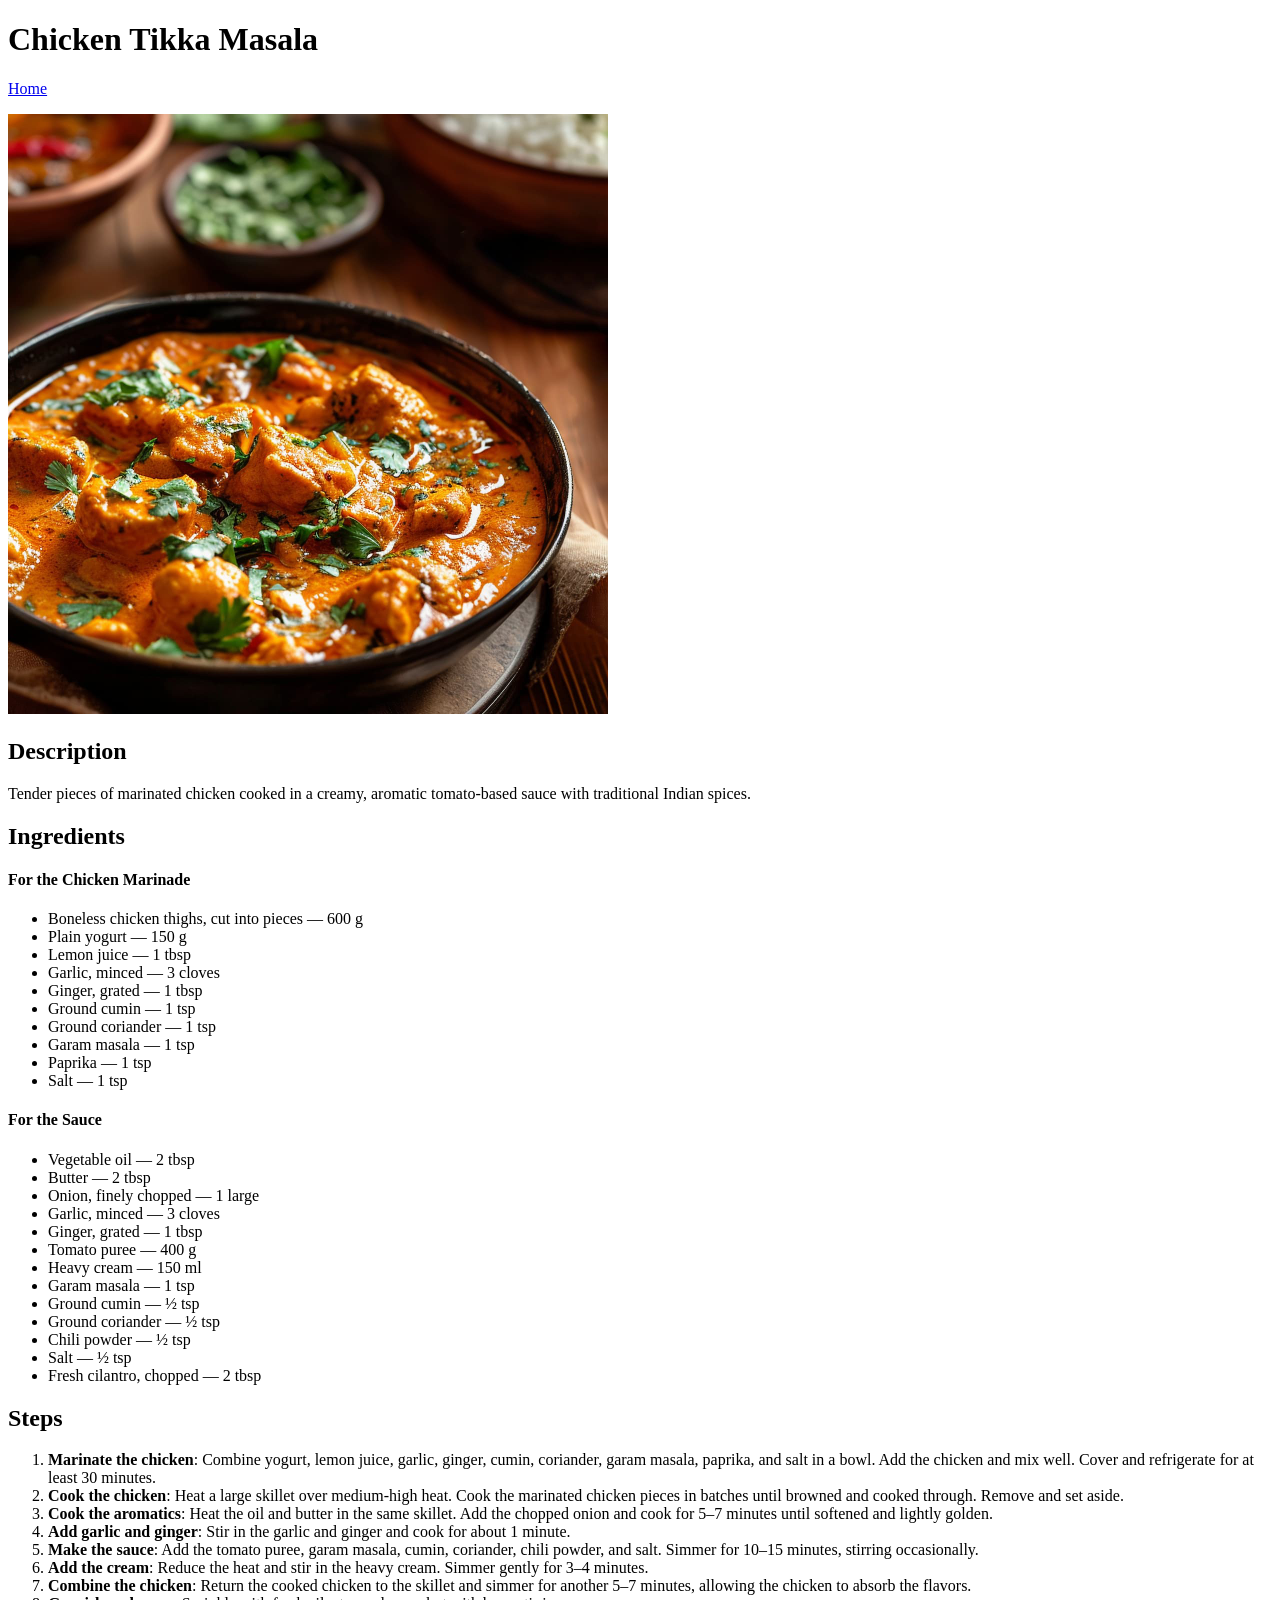
==== recipes/chicken-tikka-masala.html @ 22596f9a "Add recipe HTML pages and compressed images" ====
<!DOCTYPE html>
<html lang="en">
<head>
    <meta charset="UTF-8">
    <meta name="viewport" content="width=device-width, initial-scale=1.0">
    <title>Chicken Tikka Masala</title>
</head>
<body>
    <h1>Chicken Tikka Masala</h1>
    <a href="../index.html">Home</a>

    <p><img src="../images/chicken-tikka-masala.jpg" width="600" height="600" alt="Creamy chicken tikka masala curry served in a dark ceramic bowl, generously garnished with chopped fresh cilantro leaves on a rustic wooden table."></p>
    <h2>Description</h2>
    <p>Tender pieces of marinated chicken cooked in a creamy, aromatic tomato-based sauce with traditional Indian spices.</p>

    <h2>Ingredients</h2>
    <h4>For the Chicken Marinade</h4>
    <ul>
        <li>Boneless chicken thighs, cut into pieces — 600 g</li>
        <li>Plain yogurt — 150 g</li>
        <li>Lemon juice — 1 tbsp</li>
        <li>Garlic, minced — 3 cloves</li>
        <li>Ginger, grated — 1 tbsp</li>
        <li>Ground cumin — 1 tsp</li>
        <li>Ground coriander — 1 tsp</li>
        <li>Garam masala — 1 tsp</li>
        <li>Paprika — 1 tsp</li>
        <li>Salt — 1 tsp</li>
    </ul>
    <h4>For the Sauce</h4>
    <ul>
        <li>Vegetable oil — 2 tbsp</li>
        <li>Butter — 2 tbsp</li>
        <li>Onion, finely chopped — 1 large</li>
        <li>Garlic, minced — 3 cloves</li>
        <li>Ginger, grated — 1 tbsp</li>
        <li>Tomato puree — 400 g</li>
        <li>Heavy cream — 150 ml</li>
        <li>Garam masala — 1 tsp</li>
        <li>Ground cumin — ½ tsp</li>
        <li>Ground coriander — ½ tsp</li>
        <li>Chili powder — ½ tsp</li>
        <li>Salt — ½ tsp</li>
        <li>Fresh cilantro, chopped — 2 tbsp</li>
    </ul>

    <h2>Steps</h2>
    <ol>
        <li><strong>Marinate the chicken</strong>: Combine yogurt, lemon juice, garlic, ginger, cumin, coriander, garam masala, paprika, and salt in a bowl. Add the chicken and mix well. Cover and refrigerate for at least 30 minutes.</li>
        <li><strong>Cook the chicken</strong>: Heat a large skillet over medium-high heat. Cook the marinated chicken pieces in batches until browned and cooked through. Remove and set aside.</li>
        <li><strong>Cook the aromatics</strong>: Heat the oil and butter in the same skillet. Add the chopped onion and cook for 5–7 minutes until softened and lightly golden.</li>
        <li><strong>Add garlic and ginger</strong>: Stir in the garlic and ginger and cook for about 1 minute.</li>
        <li><strong>Make the sauce</strong>: Add the tomato puree, garam masala, cumin, coriander, chili powder, and salt. Simmer for 10–15 minutes, stirring occasionally.</li>
        <li><strong>Add the cream</strong>: Reduce the heat and stir in the heavy cream. Simmer gently for 3–4 minutes.</li>
        <li><strong>Combine the chicken</strong>: Return the cooked chicken to the skillet and simmer for another 5–7 minutes, allowing the chicken to absorb the flavors.</li>
        <li><strong>Garnish and serve</strong>: Sprinkle with fresh cilantro and serve hot with basmati rice or naan.</li>
    </ol>
</body>
</html>
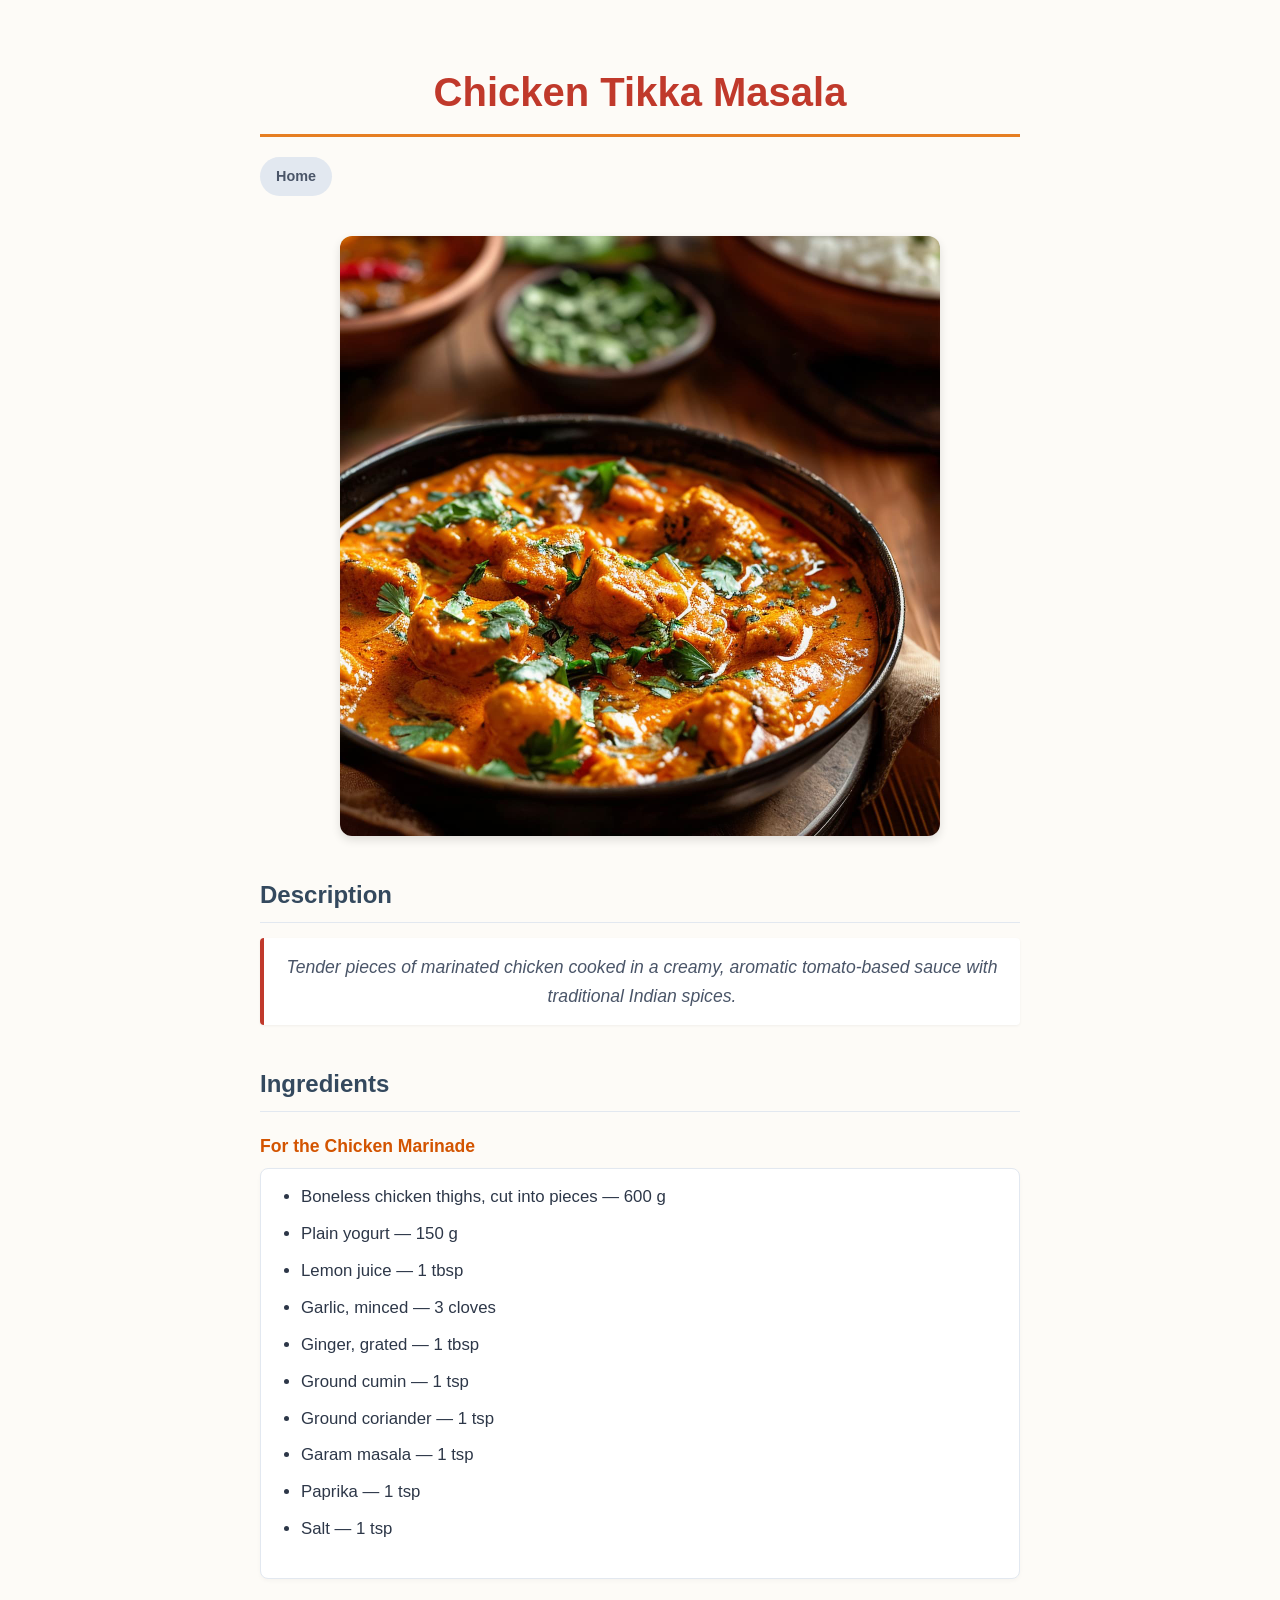
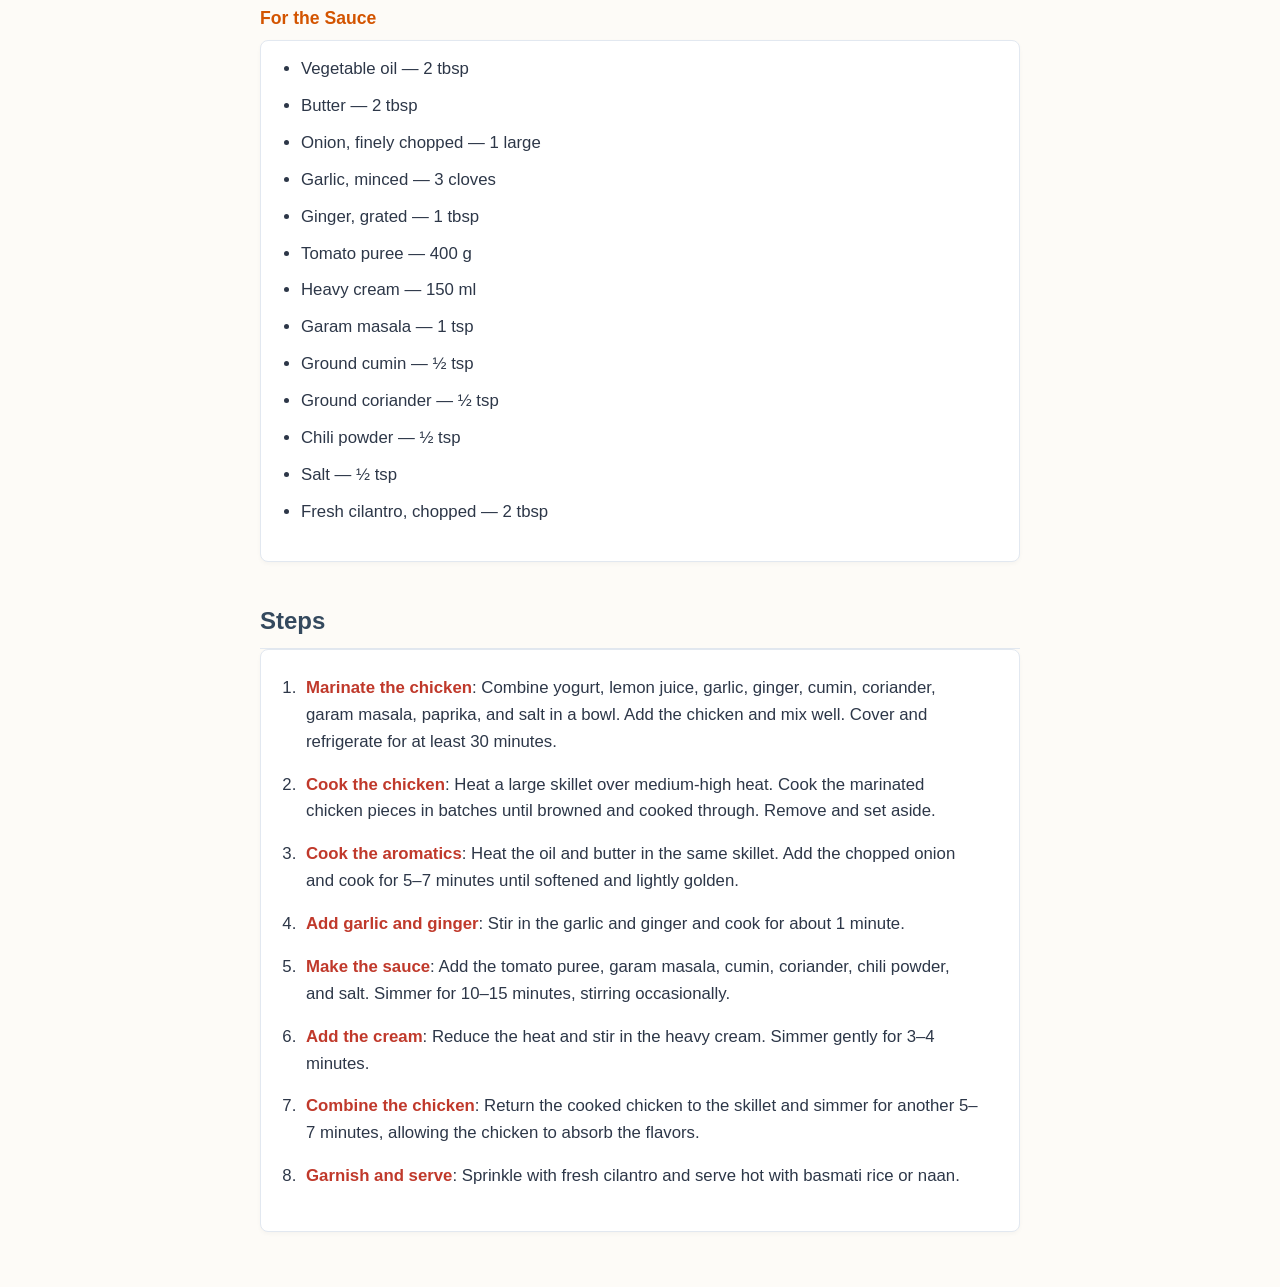
==== commit ac433754: "Add CSS stylesheet to style recipe webpages" ====
--- a/recipes/chicken-tikka-masala.html
+++ b/recipes/chicken-tikka-masala.html
@@ -4,12 +4,12 @@
     <meta charset="UTF-8">
     <meta name="viewport" content="width=device-width, initial-scale=1.0">
     <title>Chicken Tikka Masala</title>
+    <link rel="stylesheet" href="../style.css">
 </head>
 <body>
     <h1>Chicken Tikka Masala</h1>
     <a href="../index.html">Home</a>
-
-    <p><img src="../images/chicken-tikka-masala.jpg" width="600" height="600" alt="Creamy chicken tikka masala curry served in a dark ceramic bowl, generously garnished with chopped fresh cilantro leaves on a rustic wooden table."></p>
+    <img src="../images/chicken-tikka-masala.jpg" width="600" height="600" alt="Creamy chicken tikka masala curry served in a dark ceramic bowl, generously garnished with chopped fresh cilantro leaves on a rustic wooden table.">
     <h2>Description</h2>
     <p>Tender pieces of marinated chicken cooked in a creamy, aromatic tomato-based sauce with traditional Indian spices.</p>
 
--- a/style.css
+++ b/style.css
@@ -0,0 +1,117 @@
+* {
+    box-sizing: border-box;
+    margin: 0;
+    padding: 0;
+}
+
+body {
+    background-color: #FDFBF7;
+    color: #2D3748;
+    font-family: 'Segoe UI', Tahoma, Geneva, Verdana, sans-serif;
+    line-height: 1.6;
+    max-width: 800px;
+    margin: 0 auto;
+    padding: 30px 20px;
+}
+
+h1 {
+    color: #C0392B;
+    font-size: 2.5rem;
+    text-align: center;
+    margin-top: 30px;
+    margin-bottom: 20px;
+    border-bottom: 3px solid #E67E22;
+    padding-bottom: 10px;
+}
+
+h2 {
+    color: #34495E;
+    font-size: 1.5rem;
+    margin-top: 40px;
+    border-bottom: 1px solid #E2E8F0;
+    padding-bottom: 8px;
+}
+
+h4 {
+    color: #D35400;
+    font-size: 1.1rem;
+    margin-top: 20px;
+    margin-bottom: 8px;
+
+}
+
+p {
+    color: #4A5568;
+    font-size: 1.1rem;
+    font-style: italic;
+    text-align: center;
+    background-color: #FFF;
+    padding: 15px;
+    border-left: 4px solid #C0392B;
+    border-radius: 4px;
+    box-shadow: 0 1px 3px rgba(0,0,0,0.05);
+    margin-top: 15px;
+    margin-bottom: 25px;
+}
+
+a {
+    color: #2980B9;
+    text-decoration: none;
+    font-weight: bold;
+    transition: color 0.2s ease-in-out;
+}
+
+a:hover {
+    color: #C0392B;
+}
+
+a[href*="index"] {
+    display: inline-block;
+    background-color: #E2E8F0;
+    color: #4A5568;
+    padding: 8px 16px;
+    border-radius: 20px;
+    font-size: 0.9rem;
+    margin-bottom: 15px;
+}
+
+a[href*="index"]:hover {
+    background-color: #C0392B;
+    color: #FFFFFF;
+}
+
+img {
+    display: block;
+    max-width: 100%;
+    height: auto;
+    border-radius: 12px;
+    box-shadow: 0 4px 10px rgba(0, 0, 0, 0.12);
+    margin: 25px auto;
+}
+
+ul, ol {
+    background-color: #FFFFFF;
+    padding: 25px 40px;
+    border-radius: 8px;
+    border: 1px solid #E2E8F0;
+    box-shadow: 0 2px 4px rgba(0, 0, 0, 0.03);
+    margin-bottom: 25px;
+}
+
+li {
+    margin-bottom: 10px;
+    font-size: 1.05rem;
+}
+
+ol li strong {
+    color: #C0392B;
+}
+
+h4 + ul {
+    padding-top: 15px;
+}
+
+ol li {
+    margin-bottom: 16px;
+    padding-left: 5px;
+}
